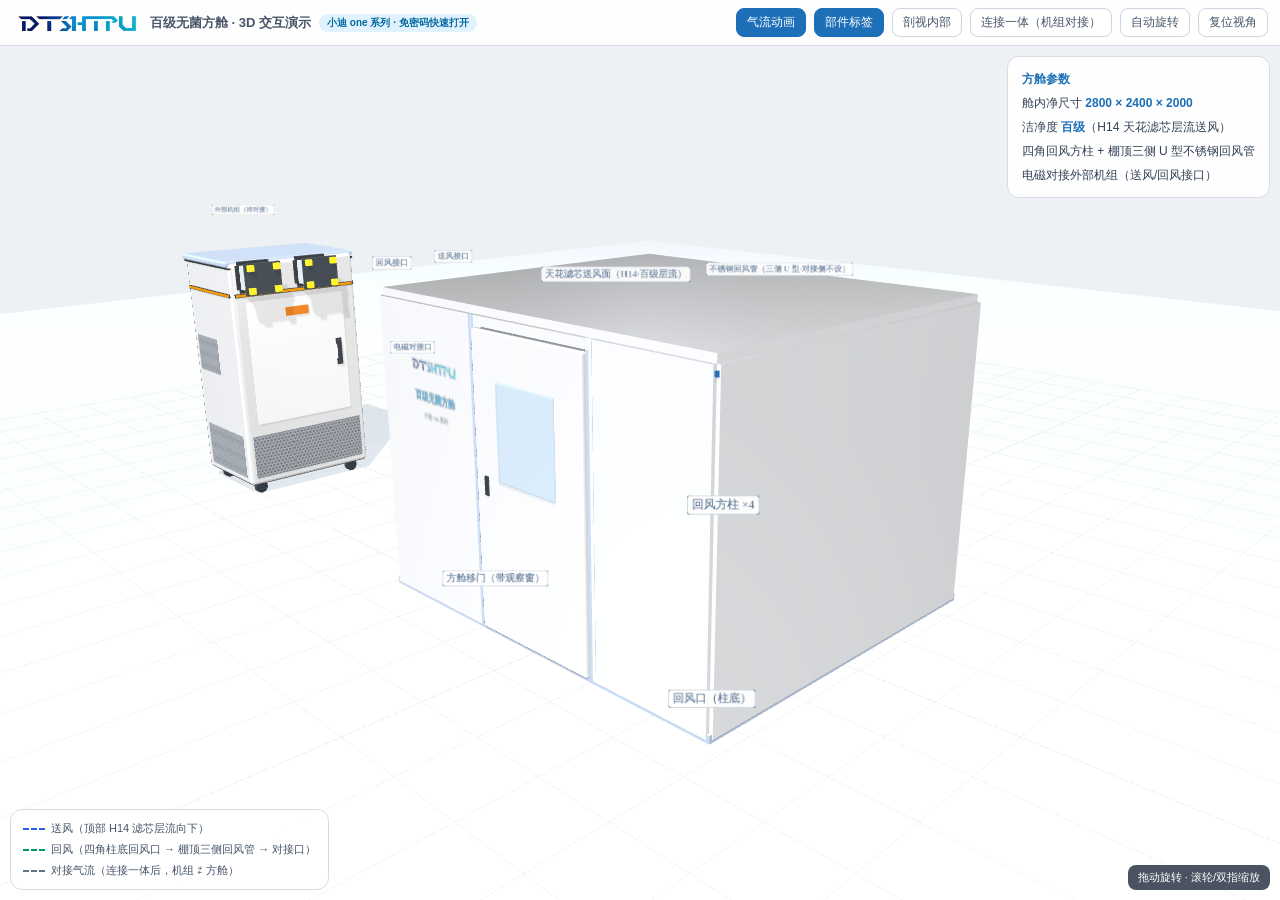
==== cabin/index.html @ d6a6e042 "Update cabin site bundle" ====
<!doctype html>
<html lang="zh-CN">
  <head>
    <meta charset="UTF-8" />
    <meta name="viewport" content="width=device-width, initial-scale=1.0" />
    <title>百级无菌方舱 · 3D 交互演示（小迪 one 系列）</title>
    <style>
      html, body { margin: 0; height: 100%; overflow: hidden; background: #edf1f4; font-family: "Microsoft YaHei", sans-serif; }
      #app { width: 100vw; height: 100vh; }
      .bar {
        position: fixed; top: 0; left: 0; right: 0; z-index: 10;
        display: flex; flex-wrap: wrap; align-items: center; gap: 8px;
        padding: 8px 12px; background: rgba(255,255,255,.92); border-bottom: 1px solid #d5dce4;
        backdrop-filter: blur(6px);
      }
      .bar img { height: 26px; }
      .bar .t { font-size: 13px; color: #475569; font-weight: 600; }
      .bar .tag { font-size: 10px; background: #e0f2fe; color: #0369a1; border-radius: 99px; padding: 2px 8px; font-weight: 700; }
      .bar .sp { flex: 1; }
      .btn {
        border: 1px solid #cbd5e1; background: #fff; color: #475569;
        border-radius: 8px; padding: 5px 10px; font-size: 12px; cursor: pointer;
      }
      .btn.on { background: #1d6fb8; border-color: #1d6fb8; color: #fff; }
      .legend {
        position: fixed; left: 10px; bottom: 10px; z-index: 10;
        background: rgba(255,255,255,.92); border: 1px solid #d5dce4; border-radius: 12px;
        padding: 8px 12px; font-size: 11px; color: #475569; line-height: 1.9;
      }
      .ln { display: inline-block; width: 22px; border-top: 2px dashed; vertical-align: middle; margin-right: 6px; }
      .specs {
        position: fixed; right: 10px; top: 56px; z-index: 10;
        background: rgba(255,255,255,.92); border: 1px solid #d5dce4; border-radius: 12px;
        padding: 10px 14px; font-size: 12px; color: #334155; line-height: 2;
      }
      .specs b { color: #1d6fb8; }
      .hint {
        position: fixed; right: 10px; bottom: 10px; z-index: 10;
        background: rgba(30,41,59,.8); color: #fff; font-size: 11px;
        border-radius: 8px; padding: 5px 10px;
      }
    </style>
    <script type="module" crossorigin src="./assets/index-C1kE7f1O.js"></script>
  </head>
  <body>
    <div class="bar">
      <img src="logo.png" alt="logo" id="logoImg" />
      <span class="t">百级无菌方舱 · 3D 交互演示</span>
      <span class="tag">小迪 one 系列 · 免密码快速打开</span>
      <span class="sp"></span>
      <button class="btn on" id="bFlow">气流动画</button>
      <button class="btn on" id="bLabel">部件标签</button>
      <button class="btn" id="bCut">剖视内部</button>
      <button class="btn" id="bDock">连接一体（机组对接）</button>
      <button class="btn" id="bRot">自动旋转</button>
      <button class="btn" id="bReset">复位视角</button>
    </div>
    <div class="specs">
      <b>方舱参数</b><br/>
      舱内净尺寸 <b>2800 × 2400 × 2000</b><br/>
      洁净度 <b>百级</b>（H14 天花滤芯层流送风）<br/>
      四角回风方柱 + 棚顶三侧 U 型不锈钢回风管<br/>
      电磁对接外部机组（送风/回风接口）
    </div>
    <div class="legend">
      <div><span class="ln" style="border-color:#2563eb"></span>送风（顶部 H14 滤芯层流向下）</div>
      <div><span class="ln" style="border-color:#059669"></span>回风（四角柱底回风口 → 棚顶三侧回风管 → 对接口）</div>
      <div><span class="ln" style="border-color:#64748b"></span>对接气流（连接一体后，机组 ⇄ 方舱）</div>
    </div>
    <div class="hint">拖动旋转 · 滚轮/双指缩放</div>
    <div id="app"></div>
  </body>
</html>
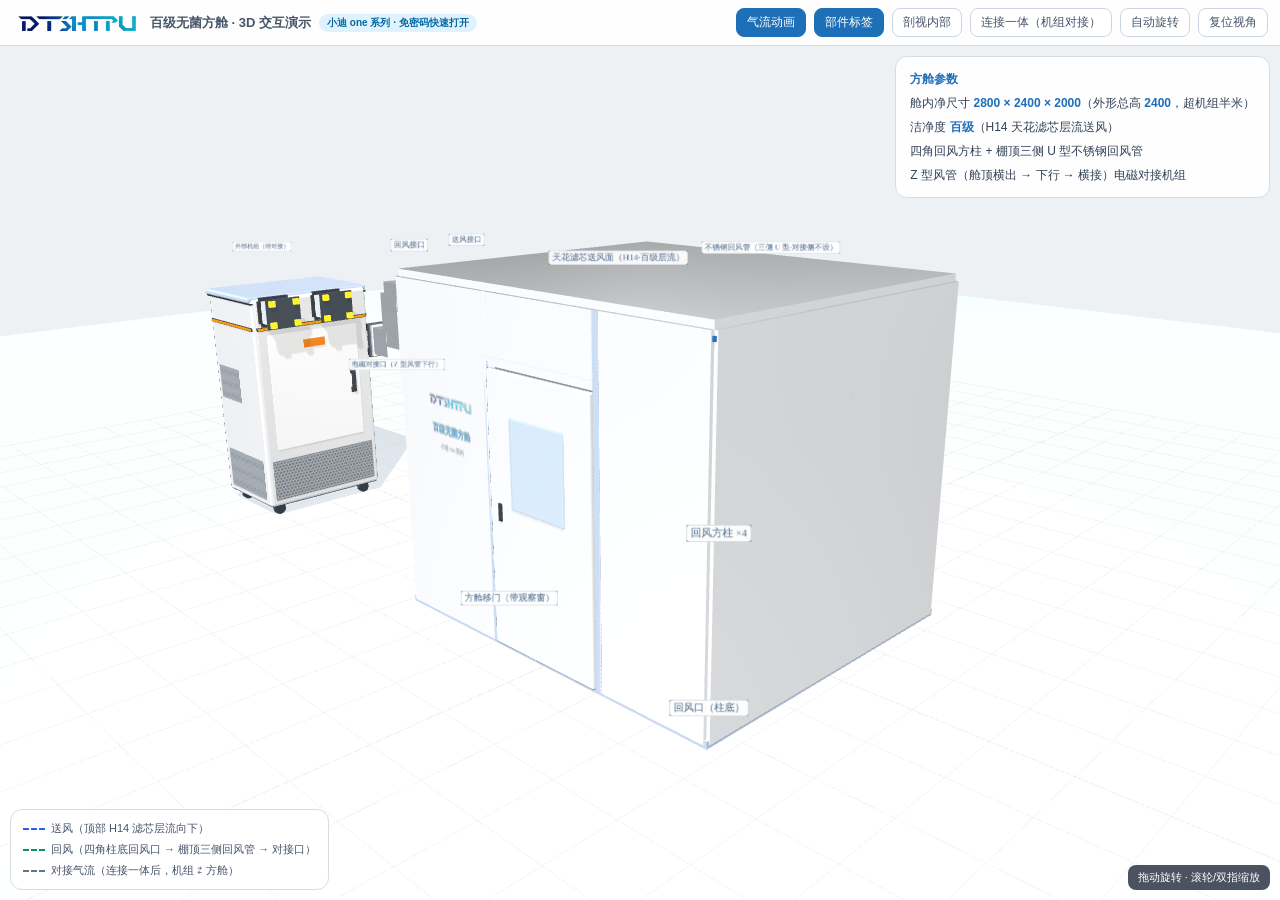
==== commit 0d476024: "Update cabin site bundle" ====
--- a/cabin/index.html
+++ b/cabin/index.html
@@ -40,7 +40,7 @@
         border-radius: 8px; padding: 5px 10px;
       }
     </style>
-    <script type="module" crossorigin src="./assets/index-C1kE7f1O.js"></script>
+    <script type="module" crossorigin src="./assets/index-mPcspZ_S.js"></script>
   </head>
   <body>
     <div class="bar">
@@ -57,10 +57,10 @@
     </div>
     <div class="specs">
       <b>方舱参数</b><br/>
-      舱内净尺寸 <b>2800 × 2400 × 2000</b><br/>
+      舱内净尺寸 <b>2800 × 2400 × 2000</b>（外形总高 <b>2400</b>，超机组半米）<br/>
       洁净度 <b>百级</b>（H14 天花滤芯层流送风）<br/>
       四角回风方柱 + 棚顶三侧 U 型不锈钢回风管<br/>
-      电磁对接外部机组（送风/回风接口）
+      Z 型风管（舱顶横出 → 下行 → 横接）电磁对接机组
     </div>
     <div class="legend">
       <div><span class="ln" style="border-color:#2563eb"></span>送风（顶部 H14 滤芯层流向下）</div>
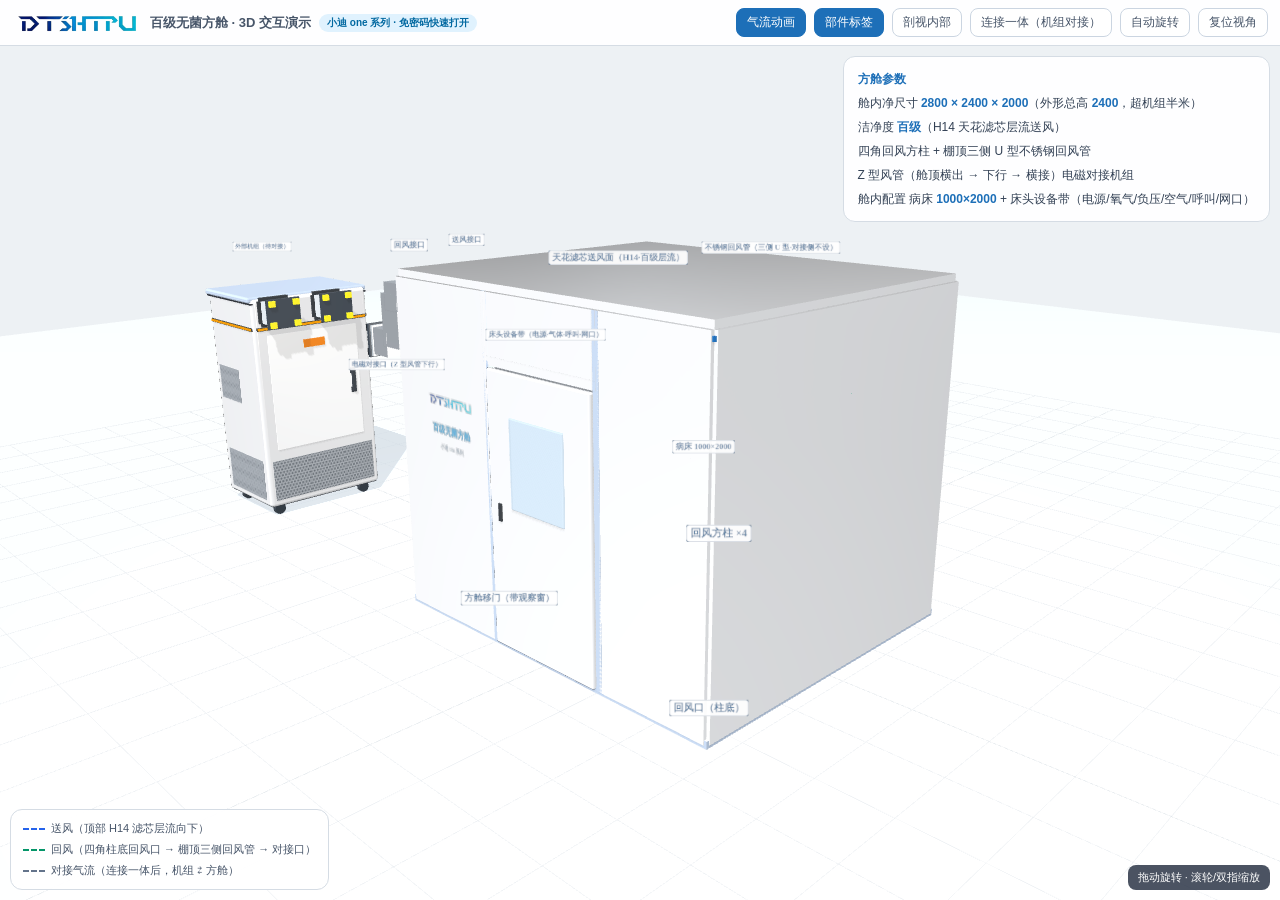
==== commit 568eddef: "Update cabin site bundle" ====
--- a/cabin/index.html
+++ b/cabin/index.html
@@ -40,7 +40,7 @@
         border-radius: 8px; padding: 5px 10px;
       }
     </style>
-    <script type="module" crossorigin src="./assets/index-mPcspZ_S.js"></script>
+    <script type="module" crossorigin src="./assets/index-CHHDgn8M.js"></script>
   </head>
   <body>
     <div class="bar">
@@ -60,7 +60,8 @@
       舱内净尺寸 <b>2800 × 2400 × 2000</b>（外形总高 <b>2400</b>，超机组半米）<br/>
       洁净度 <b>百级</b>（H14 天花滤芯层流送风）<br/>
       四角回风方柱 + 棚顶三侧 U 型不锈钢回风管<br/>
-      Z 型风管（舱顶横出 → 下行 → 横接）电磁对接机组
+      Z 型风管（舱顶横出 → 下行 → 横接）电磁对接机组<br/>
+      舱内配置 病床 <b>1000×2000</b> + 床头设备带（电源/氧气/负压/空气/呼叫/网口）
     </div>
     <div class="legend">
       <div><span class="ln" style="border-color:#2563eb"></span>送风（顶部 H14 滤芯层流向下）</div>
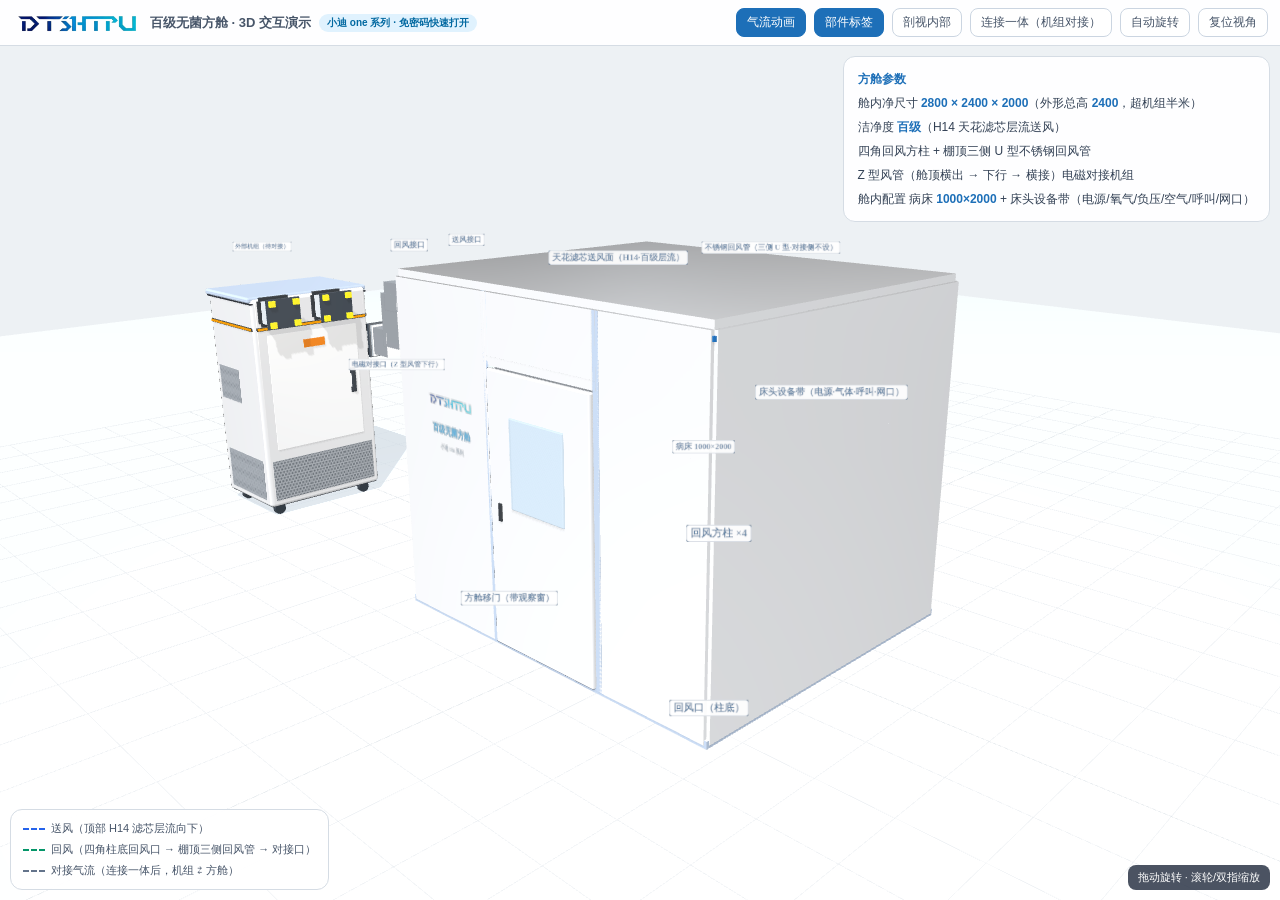
==== commit a088527e: "Update cabin site bundle" ====
--- a/cabin/index.html
+++ b/cabin/index.html
@@ -40,7 +40,7 @@
         border-radius: 8px; padding: 5px 10px;
       }
     </style>
-    <script type="module" crossorigin src="./assets/index-CHHDgn8M.js"></script>
+    <script type="module" crossorigin src="./assets/index-IgKV4Hq9.js"></script>
   </head>
   <body>
     <div class="bar">
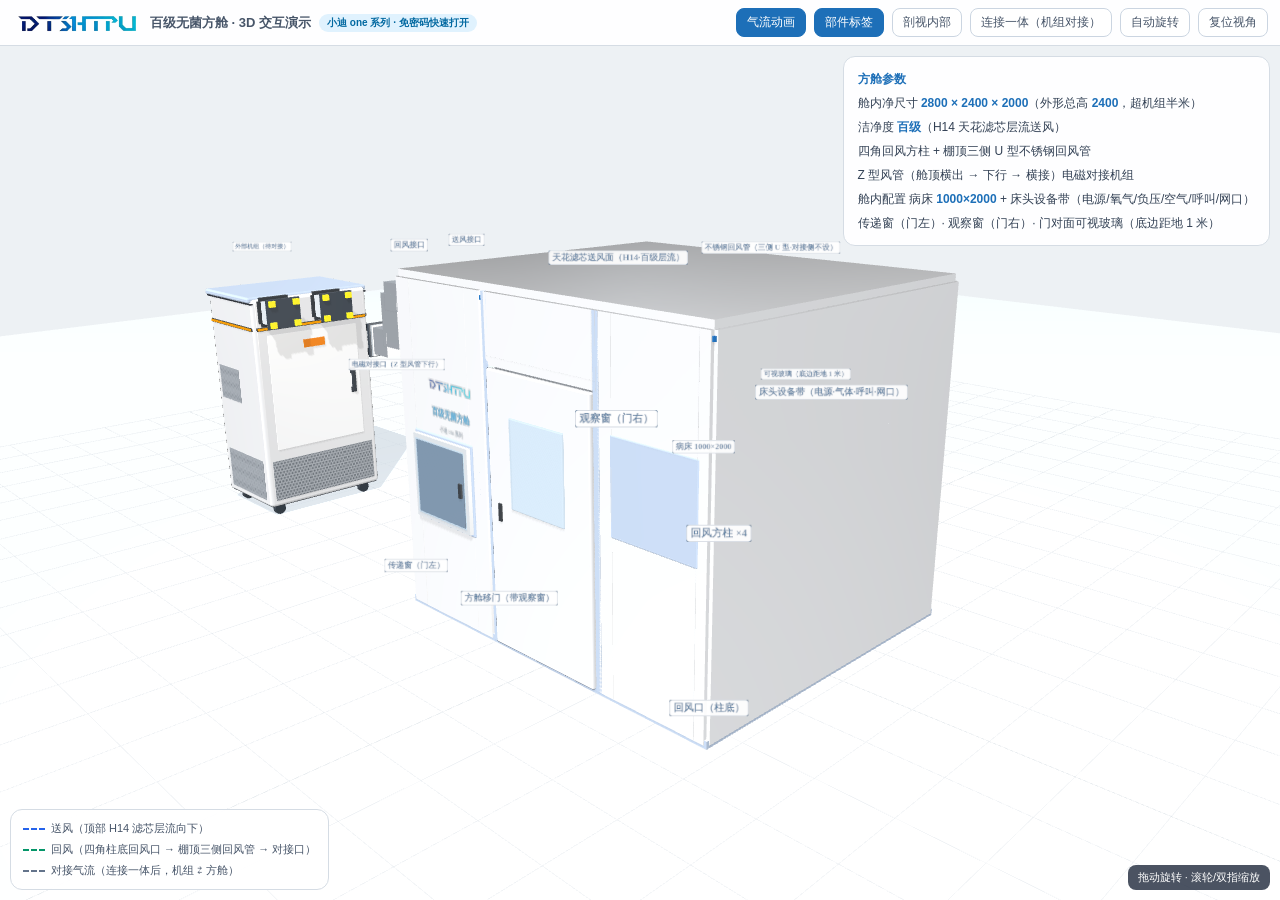
==== commit ad00572f: "Update cabin site bundle" ====
--- a/cabin/index.html
+++ b/cabin/index.html
@@ -40,7 +40,7 @@
         border-radius: 8px; padding: 5px 10px;
       }
     </style>
-    <script type="module" crossorigin src="./assets/index-IgKV4Hq9.js"></script>
+    <script type="module" crossorigin src="./assets/index-fwpkRVXl.js"></script>
   </head>
   <body>
     <div class="bar">
@@ -61,7 +61,8 @@
       洁净度 <b>百级</b>（H14 天花滤芯层流送风）<br/>
       四角回风方柱 + 棚顶三侧 U 型不锈钢回风管<br/>
       Z 型风管（舱顶横出 → 下行 → 横接）电磁对接机组<br/>
-      舱内配置 病床 <b>1000×2000</b> + 床头设备带（电源/氧气/负压/空气/呼叫/网口）
+      舱内配置 病床 <b>1000×2000</b> + 床头设备带（电源/氧气/负压/空气/呼叫/网口）<br/>
+      传递窗（门左）· 观察窗（门右）· 门对面可视玻璃（底边距地 1 米）
     </div>
     <div class="legend">
       <div><span class="ln" style="border-color:#2563eb"></span>送风（顶部 H14 滤芯层流向下）</div>
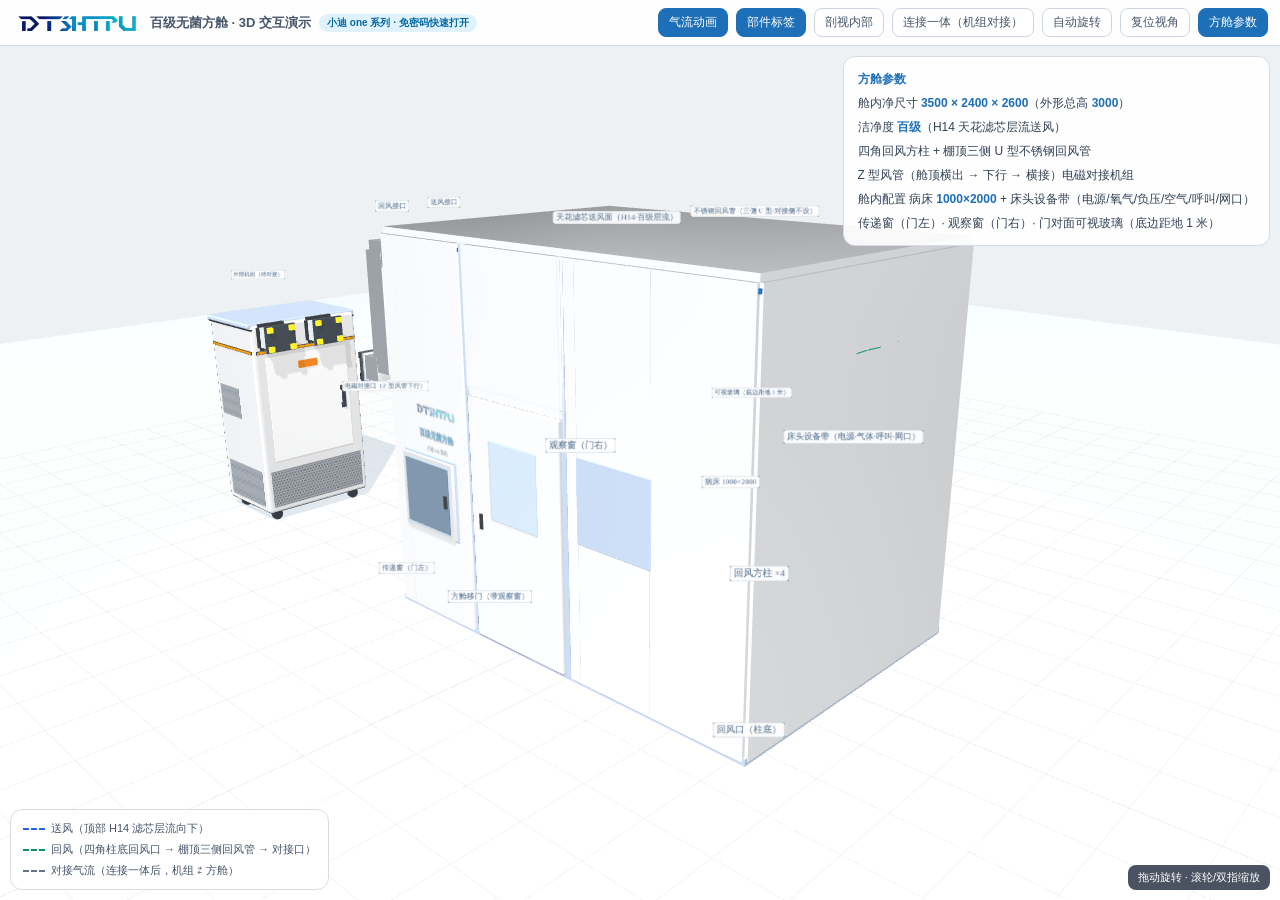
==== commit a4b53094: "Update cabin site bundle" ====
--- a/cabin/index.html
+++ b/cabin/index.html
@@ -40,7 +40,7 @@
         border-radius: 8px; padding: 5px 10px;
       }
     </style>
-    <script type="module" crossorigin src="./assets/index-fwpkRVXl.js"></script>
+    <script type="module" crossorigin src="./assets/index-DclVqmat.js"></script>
   </head>
   <body>
     <div class="bar">
@@ -54,10 +54,11 @@
       <button class="btn" id="bDock">连接一体（机组对接）</button>
       <button class="btn" id="bRot">自动旋转</button>
       <button class="btn" id="bReset">复位视角</button>
+      <button class="btn on" id="bSpecs">方舱参数</button>
     </div>
     <div class="specs">
       <b>方舱参数</b><br/>
-      舱内净尺寸 <b>2800 × 2400 × 2000</b>（外形总高 <b>2400</b>，超机组半米）<br/>
+      舱内净尺寸 <b>3500 × 2400 × 2600</b>（外形总高 <b>3000</b>）<br/>
       洁净度 <b>百级</b>（H14 天花滤芯层流送风）<br/>
       四角回风方柱 + 棚顶三侧 U 型不锈钢回风管<br/>
       Z 型风管（舱顶横出 → 下行 → 横接）电磁对接机组<br/>
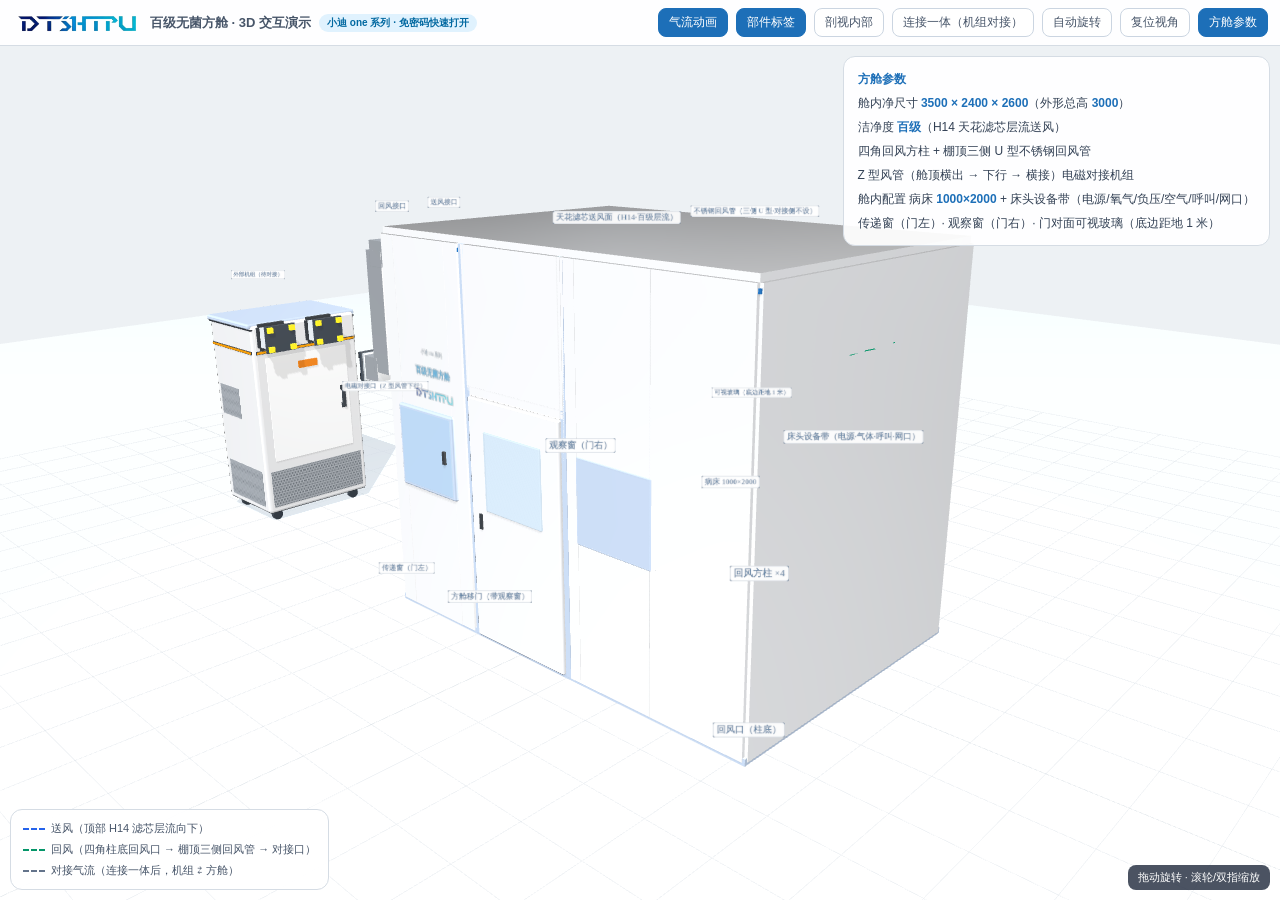
==== commit 6a3db8fe: "Update cabin site bundle" ====
--- a/cabin/index.html
+++ b/cabin/index.html
@@ -40,7 +40,7 @@
         border-radius: 8px; padding: 5px 10px;
       }
     </style>
-    <script type="module" crossorigin src="./assets/index-DclVqmat.js"></script>
+    <script type="module" crossorigin src="./assets/index-C4XvNJVG.js"></script>
   </head>
   <body>
     <div class="bar">
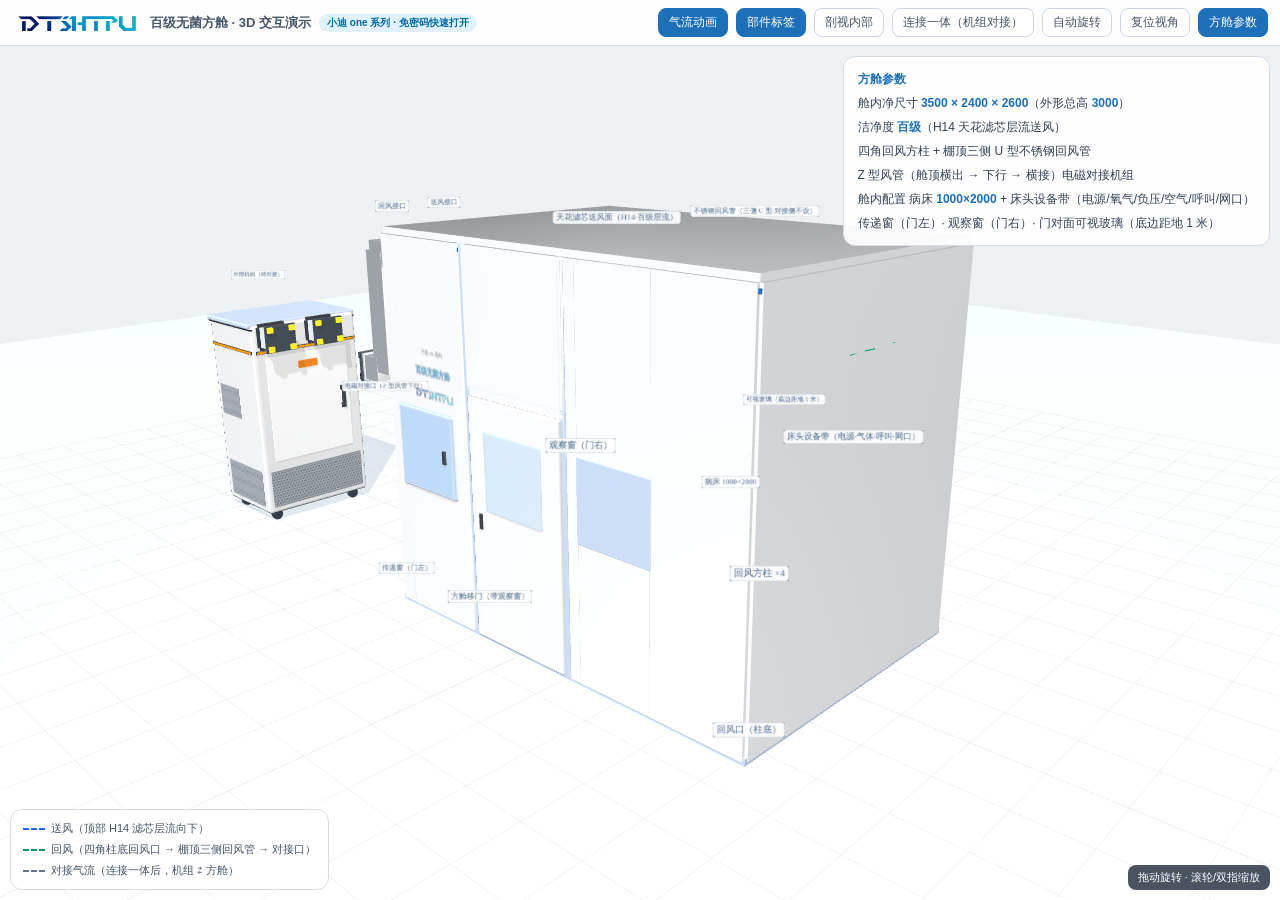
==== commit 5b580b1c: "Update cabin site bundle" ====
--- a/cabin/index.html
+++ b/cabin/index.html
@@ -40,7 +40,7 @@
         border-radius: 8px; padding: 5px 10px;
       }
     </style>
-    <script type="module" crossorigin src="./assets/index-C4XvNJVG.js"></script>
+    <script type="module" crossorigin src="./assets/index-DJkSG3fz.js"></script>
   </head>
   <body>
     <div class="bar">
